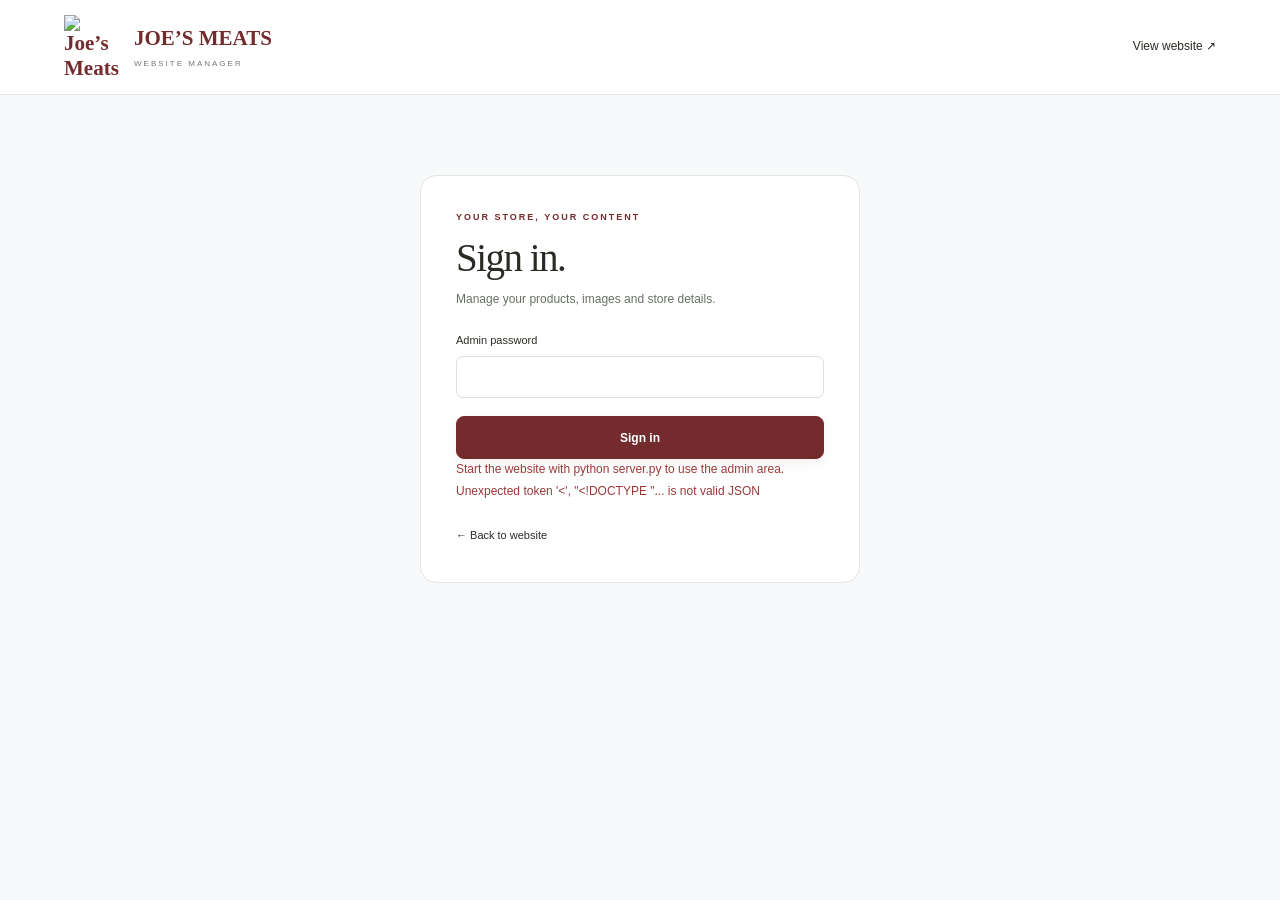
==== admin.html @ 86ff7fa1 "Add Joe’s Meats website, admin and Render deployment" ====
<!doctype html><html lang="en"><head><meta charset="utf-8"><base href="/"><meta name="viewport" content="width=device-width,initial-scale=1"><meta name="robots" content="noindex,nofollow"><title>Joe’s Meats · Admin</title><link rel="icon" href="assets/logo.png"><link rel="stylesheet" href="style.css"><link rel="stylesheet" href="admin.css"></head><body>
<header class="admin-header"><a href="/" class="admin-brand"><img src="assets/logo.png" alt="Joe’s Meats"><span>JOE’S MEATS<small>WEBSITE MANAGER</small></span></a><a href="/" target="_blank" rel="noopener">View website ↗</a></header>
<main>
<section id="auth-panel"><p class="eyebrow">YOUR STORE, YOUR CONTENT</p><h1 id="auth-title">Sign in.</h1><p id="auth-help">Manage your products, images and store details.</p><form id="auth-form"><label for="password">Admin password</label><input id="password" type="password" required minlength="12" maxlength="200" autocomplete="current-password"><button type="submit" class="primary-button" id="auth-submit">Sign in</button></form><p id="auth-message" role="status"></p><a href="/">← Back to website</a></section>
<section id="dashboard" hidden><div class="dashboard-top"><div><p class="eyebrow">JOE’S MEATS / CONTENT STUDIO</p><h1>Make it yours.</h1><p id="summary"></p></div><div class="save-actions"><span id="save-state" role="status">All changes saved</span><button id="export" class="quiet-button">Export backup</button><button id="save" class="primary-button" disabled>Save changes</button></div></div>
<div class="workspace"><nav aria-label="Admin sections" id="admin-nav"><button data-tab="products" aria-current="page">Products <span>01</span></button><button data-tab="home">Home slider <span>02</span></button><button data-tab="categories">Category sliders <span>03</span></button><button data-tab="content">Site content <span>04</span></button><button data-tab="stores">Stores & links <span>05</span></button><div class="nav-note">Edits stay in draft until you save. Saved changes appear for customers on their next page load.</div><button id="logout">Sign out ↗</button></nav><div id="editor"></div></div></section>
</main><div id="admin-notice" role="status" hidden><span></span><button id="undo" hidden>Undo</button></div><script src="admin.js"></script></body></html>
---- style.css ----
@font-face {
  font-family: 'DM Sans';
  font-style: normal;
  font-weight: 400;
  font-display: swap;
  src: url(assets/font-0.ttf) format('truetype');
}
@font-face {
  font-family: 'DM Sans';
  font-style: normal;
  font-weight: 500;
  font-display: swap;
  src: url(assets/font-1.ttf) format('truetype');
}
@font-face {
  font-family: 'DM Sans';
  font-style: normal;
  font-weight: 600;
  font-display: swap;
  src: url(assets/font-2.ttf) format('truetype');
}
@font-face {
  font-family: 'DM Sans';
  font-style: normal;
  font-weight: 700;
  font-display: swap;
  src: url(assets/font-3.ttf) format('truetype');
}
@font-face {
  font-family: 'Playfair Display';
  font-style: italic;
  font-weight: 500;
  font-display: swap;
  src: url(assets/font-4.ttf) format('truetype');
}
@font-face {
  font-family: 'Playfair Display';
  font-style: italic;
  font-weight: 600;
  font-display: swap;
  src: url(assets/font-5.ttf) format('truetype');
}
@font-face {
  font-family: 'Playfair Display';
  font-style: normal;
  font-weight: 500;
  font-display: swap;
  src: url(assets/font-6.ttf) format('truetype');
}
@font-face {
  font-family: 'Playfair Display';
  font-style: normal;
  font-weight: 600;
  font-display: swap;
  src: url(assets/font-7.ttf) format('truetype');
}
@font-face {
  font-family: 'Playfair Display';
  font-style: normal;
  font-weight: 700;
  font-display: swap;
  src: url(assets/font-8.ttf) format('truetype');
}

:root{--cream:#f6f2e9;--paper:#fffdf7;--red:#742b2e;--ink:#292c24;--muted:#6a6c60;--line:#ddd9cd;--green:#414a39;--serif:'Playfair Display',Georgia,serif;--sans:'DM Sans',Arial,sans-serif}*{box-sizing:border-box}html{scroll-behavior:smooth;scroll-padding-top:95px}body{margin:0;background:var(--cream);color:var(--ink);font:15px/1.65 var(--sans)}button,input,select,textarea{font:inherit}button,a,input,select,textarea{-webkit-tap-highlight-color:transparent}a{color:inherit;text-decoration:none}button{cursor:pointer}img{max-width:100%;display:block}button:focus-visible,a:focus-visible,input:focus-visible,select:focus-visible,textarea:focus-visible{outline:3px solid #b96e32;outline-offset:5px}button{color:inherit}h1,h2,h3,p{margin-top:0}h1,h2,h3{font-family:var(--serif);font-weight:500;line-height:1.1}h1{font-size:clamp(50px,5.7vw,88px);letter-spacing:-3.8px;margin-bottom:28px}h2{font-size:clamp(38px,3.7vw,58px);letter-spacing:-2px;margin-bottom:24px}em{color:var(--red);font-weight:500}p{margin-bottom:20px}.announcement{height:35px;padding:0 6%;display:flex;align-items:center;justify-content:space-between;background:var(--red);color:var(--cream);font-size:10px;letter-spacing:1.6px}.announcement a{letter-spacing:.6px}.header{height:100px;padding:0 6%;display:flex;align-items:center;justify-content:space-between;border-bottom:1px solid var(--line);background:var(--cream);position:sticky;top:0;z-index:20}.brand{display:flex;align-items:center;gap:12px}.brand img{width:42px;height:63px;object-fit:contain}.brand>span{font:bold 29px/.9 Georgia,serif;color:var(--red);letter-spacing:-1px}.brand small{display:block;font:9px var(--sans);letter-spacing:3px;margin-top:9px}.header nav{display:flex;gap:34px;font-size:13px}.header nav a{padding:12px 0;border-bottom:1px solid transparent}.header nav a:hover{border-color:var(--red)}.header-actions{display:flex;gap:12px;align-items:center}.list-button{border:1px solid var(--red);background:transparent;color:var(--red);padding:10px 17px;font-size:12px;font-weight:700}.count{display:inline-grid;place-items:center;border-radius:50%;background:var(--red);color:var(--cream);width:23px;height:23px;margin-left:8px}.menu-button{display:none;background:none;border:0;font-size:24px}.hero{display:grid;grid-template-columns:1fr 1fr;min-height:660px}.hero-copy{padding:70px 8% 38px 12%}.eyebrow{font-size:10px;font-weight:700;letter-spacing:2px;line-height:1.5;margin-bottom:25px}.hero .eyebrow{display:flex;align-items:center;gap:9px;color:var(--red)}.hero .eyebrow span{width:6px;height:6px;border-radius:50%;background:var(--red)}.hero-description{max-width:410px;font-size:15px;color:var(--muted);line-height:1.8}.hero-actions{display:flex;align-items:center;gap:26px;margin-top:29px}.button{display:inline-flex;align-items:center;justify-content:center;gap:25px;padding:16px 23px;border:1px solid transparent;font-size:12px;font-weight:600;line-height:1.5;transition:background .2s,transform .2s}.button:hover{transform:translateY(-2px)}.primary{background:var(--red);color:var(--paper)}.primary:hover{background:#572024}.text-link{font-size:12px;font-weight:600;border-bottom:1px solid currentColor;padding-bottom:5px;white-space:nowrap}.text-link span{margin-left:14px}.hero-foot{display:flex;align-items:center;gap:14px;margin-top:60px;max-width:425px}.hero-foot p{font-size:10px;line-height:1.6;margin:0}.small-star{font-size:36px;color:var(--red)}.hero-foot-line{height:1px;flex:1;background:var(--line);margin:0 10px}.tiny{font-size:8px;letter-spacing:1.4px;line-height:1.8}.hero-image{position:relative;min-height:660px;overflow:hidden;background:#25241e}.hero-image>img{height:100%;width:100%;object-fit:cover;position:absolute;object-position:51% center}.hero-image:after{content:'';position:absolute;inset:45% 0 0;background:linear-gradient(transparent,#0008);pointer-events:none}.round-stamp{position:absolute;right:35px;top:33px;background:var(--cream);width:120px;height:120px;border-radius:50%;display:flex;align-items:center;justify-content:center;flex-direction:column;outline:1px solid var(--cream);outline-offset:5px;transform:rotate(10deg);color:var(--red)}.round-stamp span{font-size:7px;letter-spacing:1.3px}.round-stamp b{font:italic 38px var(--serif);margin:4px 0}.image-caption{position:absolute;bottom:35px;left:35px;right:35px;z-index:1;color:white;display:flex;align-items:center;justify-content:space-between;font-size:10px;letter-spacing:2px}.image-caption a{width:45px;height:45px;border:1px solid #fff7;display:grid;place-items:center;border-radius:50%;font-size:20px}.values-strip{padding:23px 6%;display:flex;justify-content:space-between;align-items:center;border-bottom:1px solid var(--line);font-size:9px;font-weight:600;letter-spacing:1.5px}.values-strip i{font-size:21px;font-style:normal;color:var(--red)}.section{padding:90px 6%}.section-heading{display:flex;align-items:flex-end;justify-content:space-between;gap:40px;margin-bottom:35px}.section-heading h2{margin-bottom:0}.section-heading>p{color:var(--muted);font-size:13px;max-width:400px;margin-bottom:5px}.catalog-toolbar{display:flex;justify-content:space-between;gap:20px;border-top:1px solid var(--line);border-bottom:1px solid var(--line);padding:18px 0;margin-top:38px}.filters{display:flex;gap:7px;flex-wrap:wrap}.filter{border:1px solid transparent;background:transparent;padding:9px 15px;font-size:12px;white-space:nowrap}.filter[aria-pressed=true]{background:var(--red);color:white}.filter:hover{border-color:var(--red)}.search{display:flex;gap:9px;align-items:center;border-bottom:1px solid #adafa3;width:205px}.search span{font-size:25px}.search input{width:100%;min-width:0;border:0;background:none;padding:7px 0;font-size:12px}.catalog-layout{display:grid;grid-template-columns:31% 1fr;gap:36px;margin-top:30px}.category-feature{position:relative;min-height:590px;overflow:hidden;background:#25241e;color:white}.category-feature>img{width:100%;height:100%;object-fit:cover;position:absolute;opacity:.75}.category-feature:after{content:'';position:absolute;inset:0;background:linear-gradient(transparent 10%,#171b14 95%)}.category-feature>div{position:absolute;bottom:30px;left:28px;right:28px;z-index:1}.category-feature h3{font-size:38px;letter-spacing:-1px}.category-feature .eyebrow{font-size:8px;margin-bottom:16px}.category-feature p:not(.eyebrow){font-size:12px;color:#e1e0d5;line-height:1.8;max-width:260px}.category-feature div>span{font-size:9px;color:#cecec6}.catalog-summary{display:flex;align-items:center;justify-content:space-between;font-size:10px;color:var(--muted);border-bottom:1px solid var(--line);padding-bottom:17px}.catalog-summary select{background:none;border:0;font-size:10px;padding:4px;color:var(--ink);max-width:140px}.products{display:grid;grid-template-columns:1fr 1fr;column-gap:28px}.product{padding:22px 0;border-bottom:1px solid var(--line);display:flex;align-items:center;gap:12px;min-height:96px}.product-body{flex:1}.product h3{font-family:var(--sans);font-size:14px;font-weight:500;line-height:1.3;margin-bottom:7px}.product p{margin:0;color:var(--red);font-size:12px}.add{width:34px;height:34px;flex-shrink:0;background:transparent;border:1px solid #c9c8bc;border-radius:50%;font-size:20px;line-height:1;transition:all .2s}.add:hover,.add.saved{background:var(--red);border-color:var(--red);color:white}.price-note{font-size:10px;color:var(--muted);line-height:1.7;margin:17px 0 0}.empty-results{grid-column:1/-1;padding:35px 0}.chicken-note{display:flex;gap:25px;align-items:center;padding:24px 0;border-bottom:1px solid var(--line);margin-top:25px}.chicken-note>span{font-size:12px;font-weight:600}.chicken-note p{font-size:11px;flex:1;color:var(--muted);margin:0}.story{display:grid;grid-template-columns:1fr 1fr;gap:8%;background:#eae8dd;align-items:center}.story-photo{position:relative;height:490px}.story-photo img{width:100%;height:100%;object-fit:cover}.photo-tag{position:absolute;bottom:24px;left:24px;background:var(--cream);padding:12px 18px;font-size:8px;letter-spacing:1.6px}.story-copy>p:not(.eyebrow){color:var(--muted);font-size:13px;max-width:450px}.story-copy h2{font-size:46px}.story-signoff{border-top:1px solid #cacbbd;margin-top:30px;padding-top:18px;display:flex;align-items:center;justify-content:space-between;margin-bottom:20px}.story-signoff>span{font:italic 22px var(--serif);color:var(--red)}.story-signoff img{height:75px;width:65px;object-fit:contain}.order-section{background:var(--green);color:var(--cream);display:grid;grid-template-columns:1fr 1.5fr;gap:8%;align-items:center}.order-section em{color:#d8c8a7}.order-section h2{font-size:43px;margin-bottom:0}.steps{display:grid;grid-template-columns:repeat(3,1fr);gap:25px}.steps article>span{font:italic 30px var(--serif);color:#d8c8a7;display:block;border-bottom:1px solid #ffffff40;padding-bottom:17px;margin-bottom:24px}.steps h3{font-family:var(--sans);font-size:14px;font-weight:500}.steps p{font-size:11px;color:#dfdfd3;line-height:1.8;margin:0}.hours{font-size:11px;min-width:290px}.hours>span{font-size:9px;letter-spacing:1.5px;display:block;margin-bottom:18px;color:var(--red)}.hours p{display:flex;justify-content:space-between;gap:28px;margin-bottom:7px}.hours strong{font-weight:500}.location-grid{display:grid;grid-template-columns:1fr 1fr;gap:25px;margin-top:45px}.location-card{border:1px solid #cdcfc1;padding:32px}.location-top{display:flex;justify-content:space-between;align-items:center;margin-bottom:25px;color:var(--red);font-size:9px;letter-spacing:2px}.location-top>span:last-child{font-size:25px}.location-card h3{font-size:37px;margin-bottom:17px}.location-card p{font-size:12px;color:var(--muted)}.contact-lines{display:flex;gap:20px;flex-wrap:wrap;font-size:12px;padding-bottom:28px;border-bottom:1px solid var(--line)}.contact-lines a:hover{text-decoration:underline}.location-actions{display:flex;align-items:center;justify-content:space-between;gap:15px;margin-top:25px}.location-actions .button{padding:13px 18px;font-size:11px}.closing{text-align:center;background:var(--red);color:var(--cream);padding:75px 20px}.closing>p{font-size:9px;letter-spacing:2px}.closing h2{font-size:clamp(45px,6vw,88px)}.closing em{color:#e0c9a5}.cream{background:var(--cream);color:var(--red)}footer{padding:35px 6% 22px;display:flex;align-items:center;flex-wrap:wrap;gap:30px;font-size:10px}.footer-brand{font:700 22px Georgia,serif;color:var(--red);margin-right:auto}footer>div{display:flex;gap:22px}footer p{margin:0}footer small{flex:0 0 100%;font-size:9px;color:var(--muted);border-top:1px solid var(--line);padding-top:15px}.skip{position:fixed;top:-100px;left:20px;z-index:100;background:white;padding:15px}.skip:focus{top:10px}dialog{position:fixed;inset:0 0 0 auto;height:100dvh;max-height:100dvh;width:490px;max-width:100%;margin:0;border:0;background:var(--cream);color:var(--ink);padding:30px;box-shadow:-20px 0 90px #0002}dialog::backdrop{background:#17201780;backdrop-filter:blur(3px)}body:has(dialog[open]){overflow:hidden}.drawer-heading{display:flex;gap:10px;justify-content:space-between;align-items:flex-start}.drawer-heading .eyebrow{font-size:8px;margin-bottom:15px}.drawer-heading h2{font-size:33px;letter-spacing:-1px}.close{border:0;background:none;font-size:29px;line-height:1;padding:4px 8px}.drawer-intro{color:var(--muted);font-size:12px}.list-item{padding:17px 0;border-bottom:1px solid var(--line);display:flex;align-items:center;gap:10px}.list-item>div{flex:1}.list-item h3{font:500 14px var(--sans);margin:0 0 3px}.list-item p{font-size:10px;color:var(--muted);margin:0}.remove{background:none;border:0;font-size:10px;text-decoration:underline;padding:10px}.empty-list{padding:35px 20px;text-align:center;border:1px dashed var(--line);margin:20px 0}.empty-list h3{font-size:26px}.empty-list p{font-size:12px;color:var(--muted)}#enquiry-fields label{display:block;font-size:12px;margin:22px 0 8px}#enquiry-fields label span{color:var(--muted)}#enquiry-fields select,#enquiry-fields textarea{width:100%;border:1px solid #c6c8b9;background:var(--paper);padding:12px;font-size:12px}#enquiry-fields textarea{height:90px;resize:vertical}#send-enquiry{width:100%;margin-top:20px}#toast{position:fixed;bottom:25px;left:50%;transform:translate(-50%,20px);padding:13px 25px;background:var(--green);color:white;font-size:12px;z-index:60;opacity:0;pointer-events:none;transition:opacity .2s,transform .2s;max-width:90%;text-align:center}#toast.visible{opacity:1;transform:translate(-50%,0)}
@media(min-width:1600px){body{max-width:1800px;margin:auto}.hero-copy{padding-top:90px;padding-bottom:55px}.hero-image{min-height:740px}}
@media(max-width:1100px){.header{padding:0 5%;height:88px}.hero{min-height:600px}.hero-copy{padding:55px 8% 30px 10%}h1{font-size:60px;letter-spacing:-2.7px}.hero-actions{align-items:flex-start;flex-direction:column;gap:20px}.hero-image{min-height:600px}.hero-foot{margin-top:38px}.section{padding:65px 5%}.section-heading>p{max-width:310px}.catalog-layout{grid-template-columns:29% 1fr;gap:25px}.category-feature>div{left:20px;right:20px}.category-feature h3{font-size:31px}.products{column-gap:20px}.filter{padding:8px 10px}.search{width:165px}.story-copy h2{font-size:38px}.story-photo{height:440px}.order-section{grid-template-columns:1fr;gap:35px}.order-heading h2 br{display:none}.steps{gap:35px}.location-card{padding:25px}.location-actions{flex-wrap:wrap}}
@media(max-width:760px){.announcement{font-size:8px;letter-spacing:.9px;padding:0 5%;height:30px}.announcement a{font-size:8px}.header{height:78px}.brand img{width:30px;height:49px}.brand>span{font-size:24px}.brand small{font-size:7px;letter-spacing:2px}.header nav{display:none;position:absolute;top:78px;left:0;right:0;background:var(--cream);padding:20px 5%;border-bottom:1px solid var(--line);box-shadow:0 10px 15px #0001}.header nav.open{display:flex;flex-direction:column;gap:4px}.menu-button{display:block}.list-button{padding:7px 10px;font-size:10px}.count{width:20px;height:20px;margin-left:4px}.hero{grid-template-columns:1fr}.hero-copy{padding:43px 6% 30px}h1{font-size:clamp(49px,10.6vw,75px);letter-spacing:-2.7px;line-height:1.07;margin-bottom:23px}.eyebrow{font-size:9px;margin-bottom:20px}.hero-description{font-size:13px;max-width:460px}.hero-actions{flex-direction:row;align-items:center;gap:24px;margin-top:24px}.button{padding:14px 17px;font-size:11px;gap:16px}.hero-foot{margin-top:28px;max-width:none}.hero-image{min-height:360px}.hero-image>img{object-position:50% 54%}.round-stamp{width:97px;height:97px;right:26px;top:25px}.round-stamp b{font-size:31px}.round-stamp span{font-size:6px}.image-caption{bottom:24px;left:25px;right:25px;font-size:8px}.values-strip{display:grid;grid-template-columns:1fr 1fr;gap:14px;text-align:center;font-size:8px;padding:22px 5%;letter-spacing:1px}.values-strip i{display:none}.section{padding:55px 6%}h2{font-size:39px;letter-spacing:-1.6px}.section-heading{display:block}.section-heading>p{margin-top:20px;max-width:none;font-size:12px}.catalog-toolbar{flex-direction:column;gap:15px;margin-top:26px;padding:14px 0}.filters{flex-wrap:nowrap;overflow:auto;padding:2px 0 8px;gap:3px}.filter{font-size:11px;padding:8px 13px}.search{width:100%}.catalog-layout{grid-template-columns:1fr;gap:23px}.category-feature{min-height:210px}.category-feature>img{object-position:center 48%}.category-feature:after{background:linear-gradient(90deg,#171b14e0,transparent)}.category-feature>div{top:25px;bottom:auto;left:23px;right:20px;max-width:75%}.category-feature h3{font-size:32px;margin-bottom:12px}.category-feature h3 br{display:none}.category-feature p:not(.eyebrow){font-size:11px;max-width:260px;margin-bottom:8px}.category-feature .eyebrow{font-size:7px;margin-bottom:10px}.category-feature div>span{font-size:8px}.product{min-height:91px;gap:7px;padding:17px 0}.product h3{font-size:12px}.product p{font-size:11px}.add{width:30px;height:30px}.products{column-gap:20px}.price-note{font-size:9px}.chicken-note{flex-wrap:wrap;gap:12px}.chicken-note p{flex-basis:100%;order:2}.chicken-note .text-link{margin-left:auto}.story{grid-template-columns:1fr;gap:35px}.story-photo{height:330px}.story-copy h2{font-size:38px}.story-copy>p:not(.eyebrow){font-size:12px}.story-signoff{margin-top:22px}.order-section h2{font-size:37px}.order-heading h2 br{display:block}.steps{gap:20px}.steps h3{font-size:12px;line-height:1.4}.steps p{font-size:10px}.steps article>span{font-size:26px}.hours{margin-top:30px;max-width:370px;min-width:0}.location-grid{grid-template-columns:1fr;margin-top:30px;gap:18px}.location-card{padding:24px}.location-card h3{font-size:33px}.contact-lines{gap:15px;font-size:11px;padding-bottom:20px}.location-actions{margin-top:20px;flex-wrap:nowrap}.location-actions .button{font-size:10px;padding:12px}.location-actions .text-link{font-size:10px}.closing{padding:55px 20px}.closing h2{font-size:44px}footer{gap:20px;padding:30px 6% 20px}.footer-brand{font-size:21px}footer>div{gap:15px}footer p{flex-basis:100%}dialog{padding:25px}.drawer-heading h2{font-size:30px}}
@media(prefers-reduced-motion:reduce){html{scroll-behavior:auto}*,*:before,*:after{transition:none!important;animation:none!important}}
---- admin.css ----
body{background:#f8f9fa;color:#292c24;font-family:'DM Sans',Arial,sans-serif;margin:0}*{box-sizing:border-box}[hidden]{display:none!important}.admin-header{height:95px;display:flex;align-items:center;justify-content:space-between;padding:0 5%;background:white;border-bottom:1px solid #e6e8e8}.admin-brand{display:flex;align-items:center;gap:15px;font:bold 21px Georgia,serif;color:#742b2e}.admin-brand img{height:65px;width:55px;object-fit:contain}.admin-brand small{display:block;font:8px Arial;letter-spacing:2px;margin-top:8px;color:#73786f}.admin-header>a:last-child{font-size:12px}.admin-header a:hover{color:#742b2e}main{max-width:1450px;margin:auto;padding:40px 5% 90px}h1{font-size:43px;letter-spacing:-1.5px;margin-bottom:10px}h2{font-size:27px;letter-spacing:-.7px;margin:0 0 8px}h3{font:600 15px 'DM Sans',Arial;margin:0 0 10px}.eyebrow{font-size:9px;letter-spacing:2px;color:#742b2e;margin-bottom:12px}p{font-size:12px;color:#687065;line-height:1.8}.primary-button,.quiet-button{border-radius:8px;padding:12px 18px;font:600 12px 'DM Sans',Arial;cursor:pointer;min-height:43px}.primary-button{background:#742b2e;color:white;border:1px solid #742b2e;box-shadow:0 4px 12px #742b2e12}.primary-button:hover{background:#8b383b}.primary-button:disabled{opacity:.4;cursor:default}.quiet-button{background:white;border:1px solid #dfe3dd;color:#343930}.quiet-button:hover{border-color:#742b2e;color:#742b2e}button:focus-visible,a:focus-visible,input:focus-visible,textarea:focus-visible,select:focus-visible{outline:3px solid #b77539;outline-offset:3px}.dashboard-top{display:flex;justify-content:space-between;align-items:center;gap:25px;margin-bottom:28px}.dashboard-top p{margin:0}.save-actions{display:flex;align-items:center;gap:10px;flex-wrap:wrap}.save-actions>span{flex:0 0 100%;text-align:right;font-size:11px;color:#65725e}.workspace{display:grid;grid-template-columns:215px minmax(0,1fr);gap:30px}#admin-nav{display:flex;flex-direction:column;gap:6px;align-self:start;position:sticky;top:20px}#admin-nav>button{background:none;border:0;text-align:left;padding:14px 15px;font:500 12px 'DM Sans',Arial;border-radius:8px;cursor:pointer;display:flex;justify-content:space-between}#admin-nav>button span{color:#959b92;font-size:10px}#admin-nav>button:hover{background:#eee}#admin-nav>button[aria-current=page]{background:#f0e4e5;color:#742b2e}#admin-nav .nav-note{font-size:10px;line-height:1.8;color:#888f82;padding:20px 15px}#editor{background:white;border:1px solid #e5e8e2;border-radius:14px;padding:28px;min-width:0}.editor-heading{display:flex;justify-content:space-between;align-items:center;gap:15px;margin-bottom:22px}.editor-heading p{margin:0}.product-toolbar{display:flex;gap:12px;margin-bottom:20px}.product-toolbar input{flex:1;min-width:100px}.product-toolbar select{max-width:180px}input,select,textarea{border:1px solid #dce1d8;border-radius:7px;background:white;padding:11px 12px;font:12px 'DM Sans',Arial;width:100%;color:#30352d;min-height:42px}input:focus,select:focus,textarea:focus{border-color:#986365}input[type=file]{font-size:10px;padding:7px}textarea{min-height:100px;resize:vertical}label{display:block;font-size:11px;font-weight:500;margin-bottom:7px}.field{margin-bottom:18px}.field small{font-size:10px;color:#777;display:block;margin-top:6px}.form-grid{display:grid;grid-template-columns:1fr 1fr;gap:0 20px}.full-width{grid-column:1/-1}.product-table{width:100%;border-collapse:collapse}.product-table th{text-align:left;font-size:9px;text-transform:uppercase;letter-spacing:1px;color:#858d80;padding:10px 7px}.product-table td{padding:10px 7px;border-top:1px solid #edf0e9}.product-table input{padding:10px;font-size:12px}.product-table th:nth-child(2){width:27%}.product-table th:nth-child(3){width:110px}.delete-button{border:0;background:#fff1f1;color:#9b3939;padding:10px;border-radius:7px;cursor:pointer;font-size:11px}.delete-button:hover{background:#f9dada}.image-grid{display:grid;grid-template-columns:1fr 1fr;gap:20px}.image-card{border:1px solid #e2e5df;border-radius:10px;padding:14px;min-width:0;background:#fdfefd}.image-card img{width:100%;height:160px;object-fit:cover;border-radius:6px;margin-bottom:14px}.image-card label{margin-top:10px}.image-card .image-actions{display:flex;gap:8px;justify-content:space-between;align-items:center;margin-top:14px}.image-actions button{font-size:11px;padding:8px 11px;border:1px solid #e2e5df;background:#fff;border-radius:6px;cursor:pointer}.image-actions button:disabled{opacity:.35;cursor:default}.image-actions .delete-button{color:#9b3939}.section-divider{border:0;border-top:1px solid #e8ebe5;margin:28px 0}.category-select{max-width:240px;margin-bottom:22px}.store-form{margin-bottom:28px;padding:22px;border:1px solid #e5e8e2;border-radius:10px}.single-image{max-width:480px}.empty-state{padding:30px;text-align:center;color:#737d6b;font-size:13px}#auth-panel{max-width:440px;margin:40px auto;background:white;border:1px solid #e3e7df;border-radius:16px;padding:35px}#auth-panel h1{font-size:39px}#auth-form input{margin-bottom:18px}#auth-submit{width:100%}#auth-panel>a{font-size:11px}#auth-message{color:#9b3939;white-space:pre-line}#admin-notice{position:fixed;bottom:24px;left:50%;transform:translateX(-50%);background:#293629;color:white;padding:15px 22px;border-radius:10px;box-shadow:0 7px 22px #0002;font-size:12px;z-index:50;max-width:90%;display:flex;align-items:center;gap:20px}#undo{background:none;border:0;color:#fff;font-weight:bold;text-decoration:underline;cursor:pointer}.hint{font-size:10px;color:#8b9285;margin-top:16px}.image-controls-row{display:flex;justify-content:space-between;gap:10px}.status-error{color:#a33!important}#logout{margin-top:15px;border-top:1px solid #ddd!important}
@media(max-width:850px){.workspace{grid-template-columns:1fr;gap:20px}#admin-nav{position:static;flex-direction:row;flex-wrap:wrap}#admin-nav>button{padding:11px 14px;gap:10px}#admin-nav .nav-note{display:none}#logout{margin:0!important;border:0!important}.dashboard-top{align-items:flex-start}.save-actions{max-width:250px}#editor{padding:20px}}
@media(max-width:580px){main{padding:25px 4% 70px}.admin-header{height:80px;padding:0 5%}.admin-brand{font-size:17px}.admin-brand img{height:52px;width:40px}.dashboard-top{display:block}.save-actions{max-width:none;margin-top:20px;justify-content:flex-start}.save-actions>span{text-align:left}h1{font-size:35px}.image-grid,.form-grid{grid-template-columns:1fr}.full-width{grid-column:auto}.editor-heading{align-items:flex-start}.editor-heading h2{font-size:24px}.editor-heading .primary-button{padding:10px}.product-toolbar{flex-direction:column}.product-toolbar select{max-width:none}.product-table th:nth-child(2){display:none}.product-table td:nth-child(2){display:none}.product-table th:nth-child(3){width:90px}.product-table td{padding:8px 3px}.product-table input{font-size:11px;padding:8px}.store-form{padding:15px}.image-card img{height:190px}#auth-panel{padding:25px;margin-top:15px}.admin-header>a:last-child{font-size:10px}}

@media(max-width:580px){.editor-heading{flex-wrap:wrap}.editor-heading>div{flex:1 1 100%}.editor-heading .primary-button{white-space:nowrap;min-width:110px}.image-controls-row{flex-wrap:wrap}}
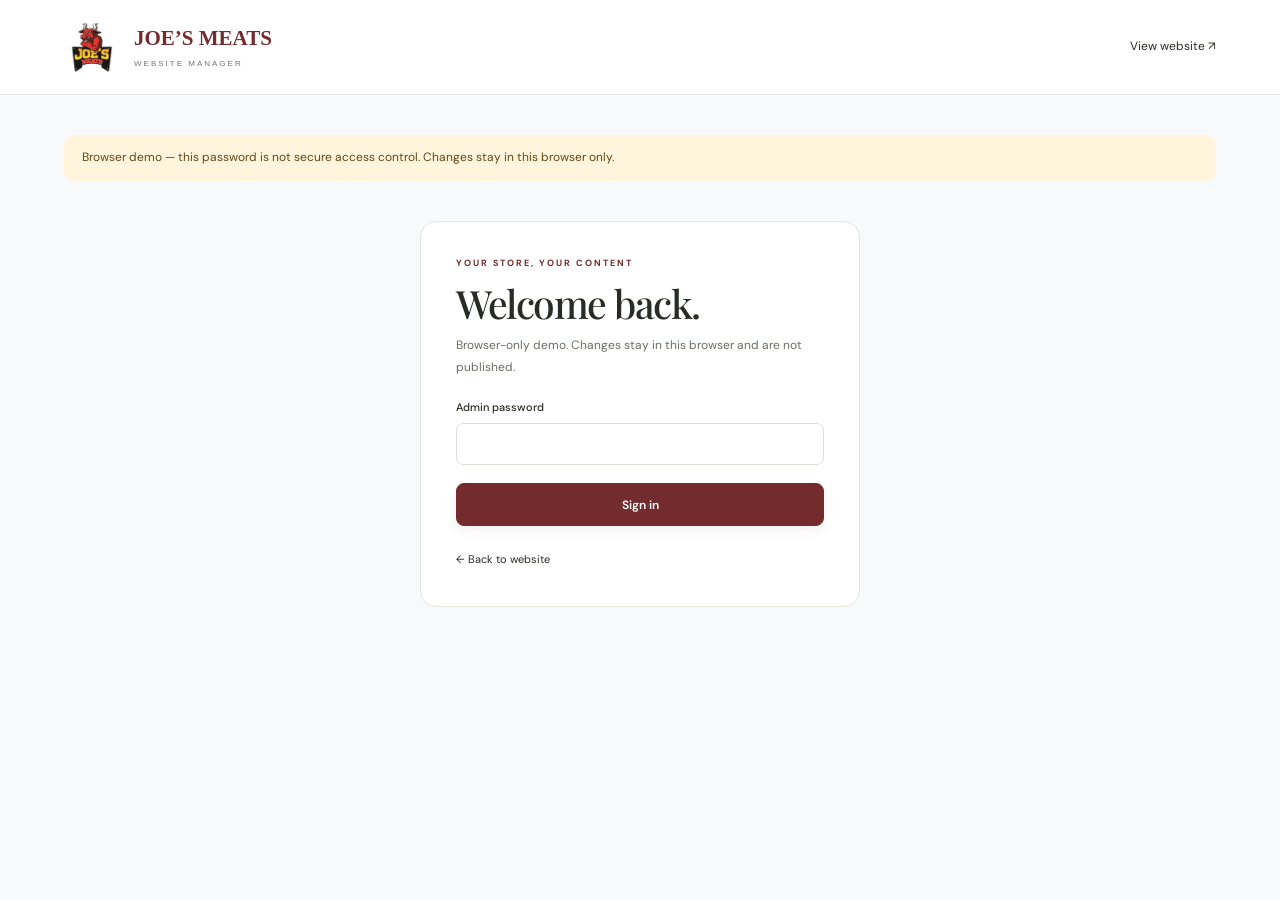
==== commit 81e6a4f2: "Refresh cached demo admin scripts" ====
--- a/admin.html
+++ b/admin.html
@@ -4,4 +4,4 @@
 <section id="auth-panel"><p class="eyebrow">YOUR STORE, YOUR CONTENT</p><h1 id="auth-title">Sign in.</h1><p id="auth-help">Manage your products, images and store details.</p><form id="auth-form"><label for="password">Admin password</label><input id="password" type="password" required minlength="12" maxlength="200" autocomplete="current-password"><button type="submit" class="primary-button" id="auth-submit">Sign in</button></form><p id="auth-message" role="status"></p><a href="/">← Back to website</a></section>
 <section id="dashboard" hidden><div class="dashboard-top"><div><p class="eyebrow">JOE’S MEATS / CONTENT STUDIO</p><h1>Make it yours.</h1><p id="summary"></p></div><div class="save-actions"><span id="save-state" role="status">All changes saved</span><button id="export" class="quiet-button">Export backup</button><button id="save" class="primary-button" disabled>Save changes</button></div></div>
 <div class="workspace"><nav aria-label="Admin sections" id="admin-nav"><button data-tab="products" aria-current="page">Products <span>01</span></button><button data-tab="home">Home slider <span>02</span></button><button data-tab="categories">Category sliders <span>03</span></button><button data-tab="content">Site content <span>04</span></button><button data-tab="stores">Stores & links <span>05</span></button><div class="nav-note">Edits stay in draft until you save. Saved changes appear for customers on their next page load.</div><button id="logout">Sign out ↗</button></nav><div id="editor"></div></div></section>
-</main><div id="admin-notice" role="status" hidden><span></span><button id="undo" hidden>Undo</button></div><script src="admin.js"></script></body></html>
+</main><div id="admin-notice" role="status" hidden><span></span><button id="undo" hidden>Undo</button></div><script src="admin.js?v=browser-demo-1"></script></body></html>
